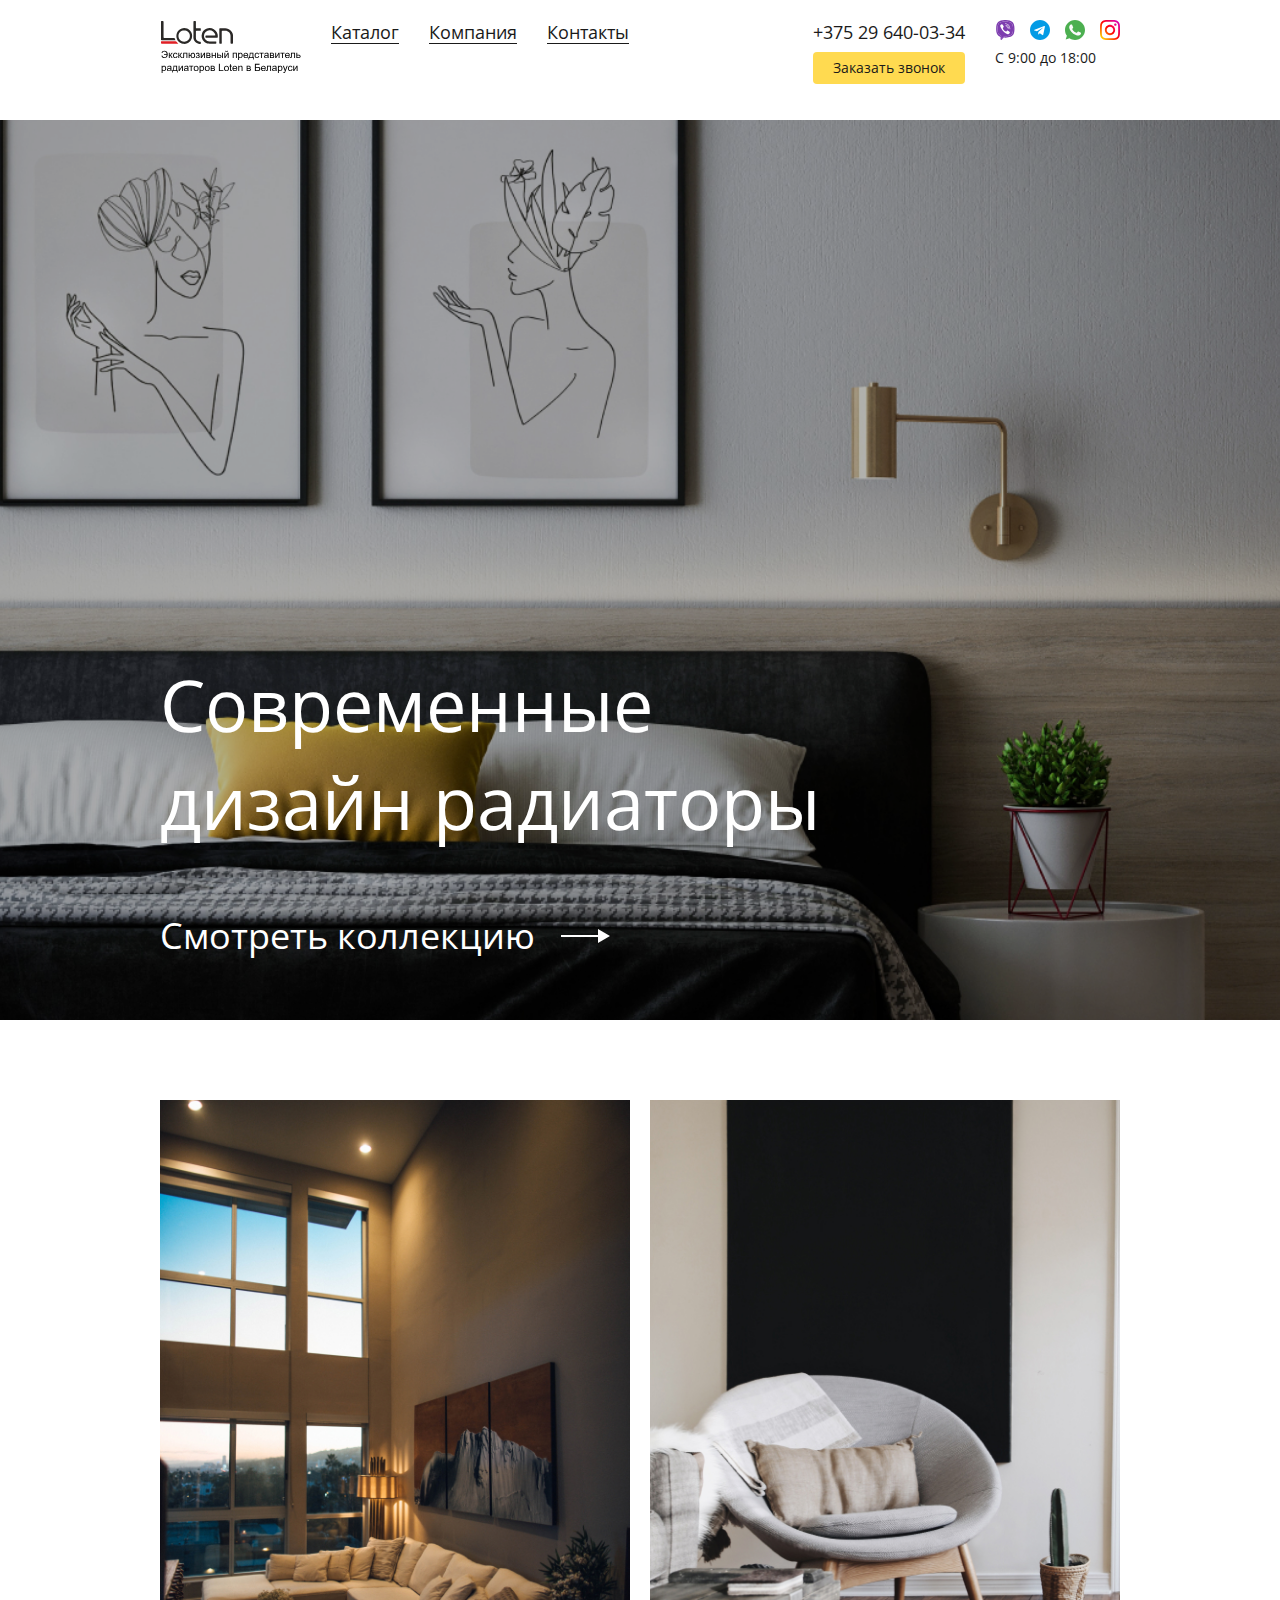
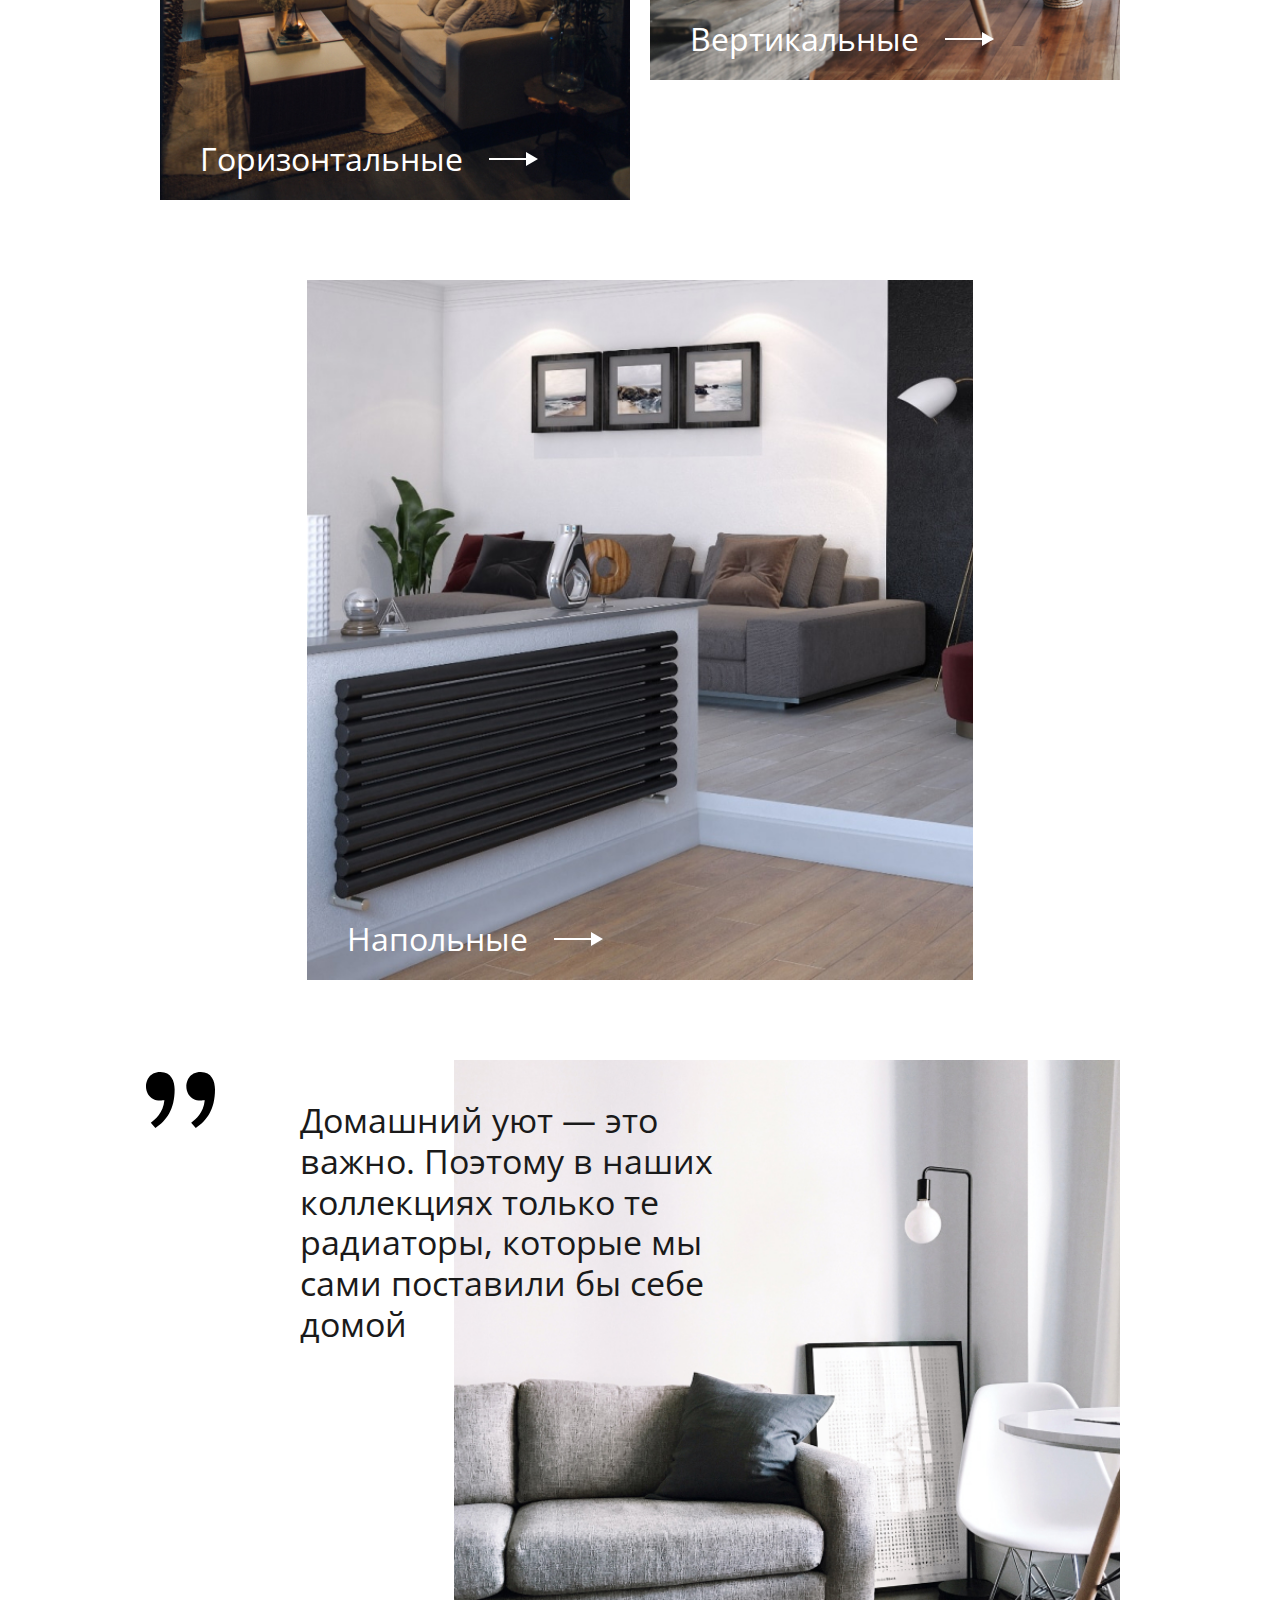
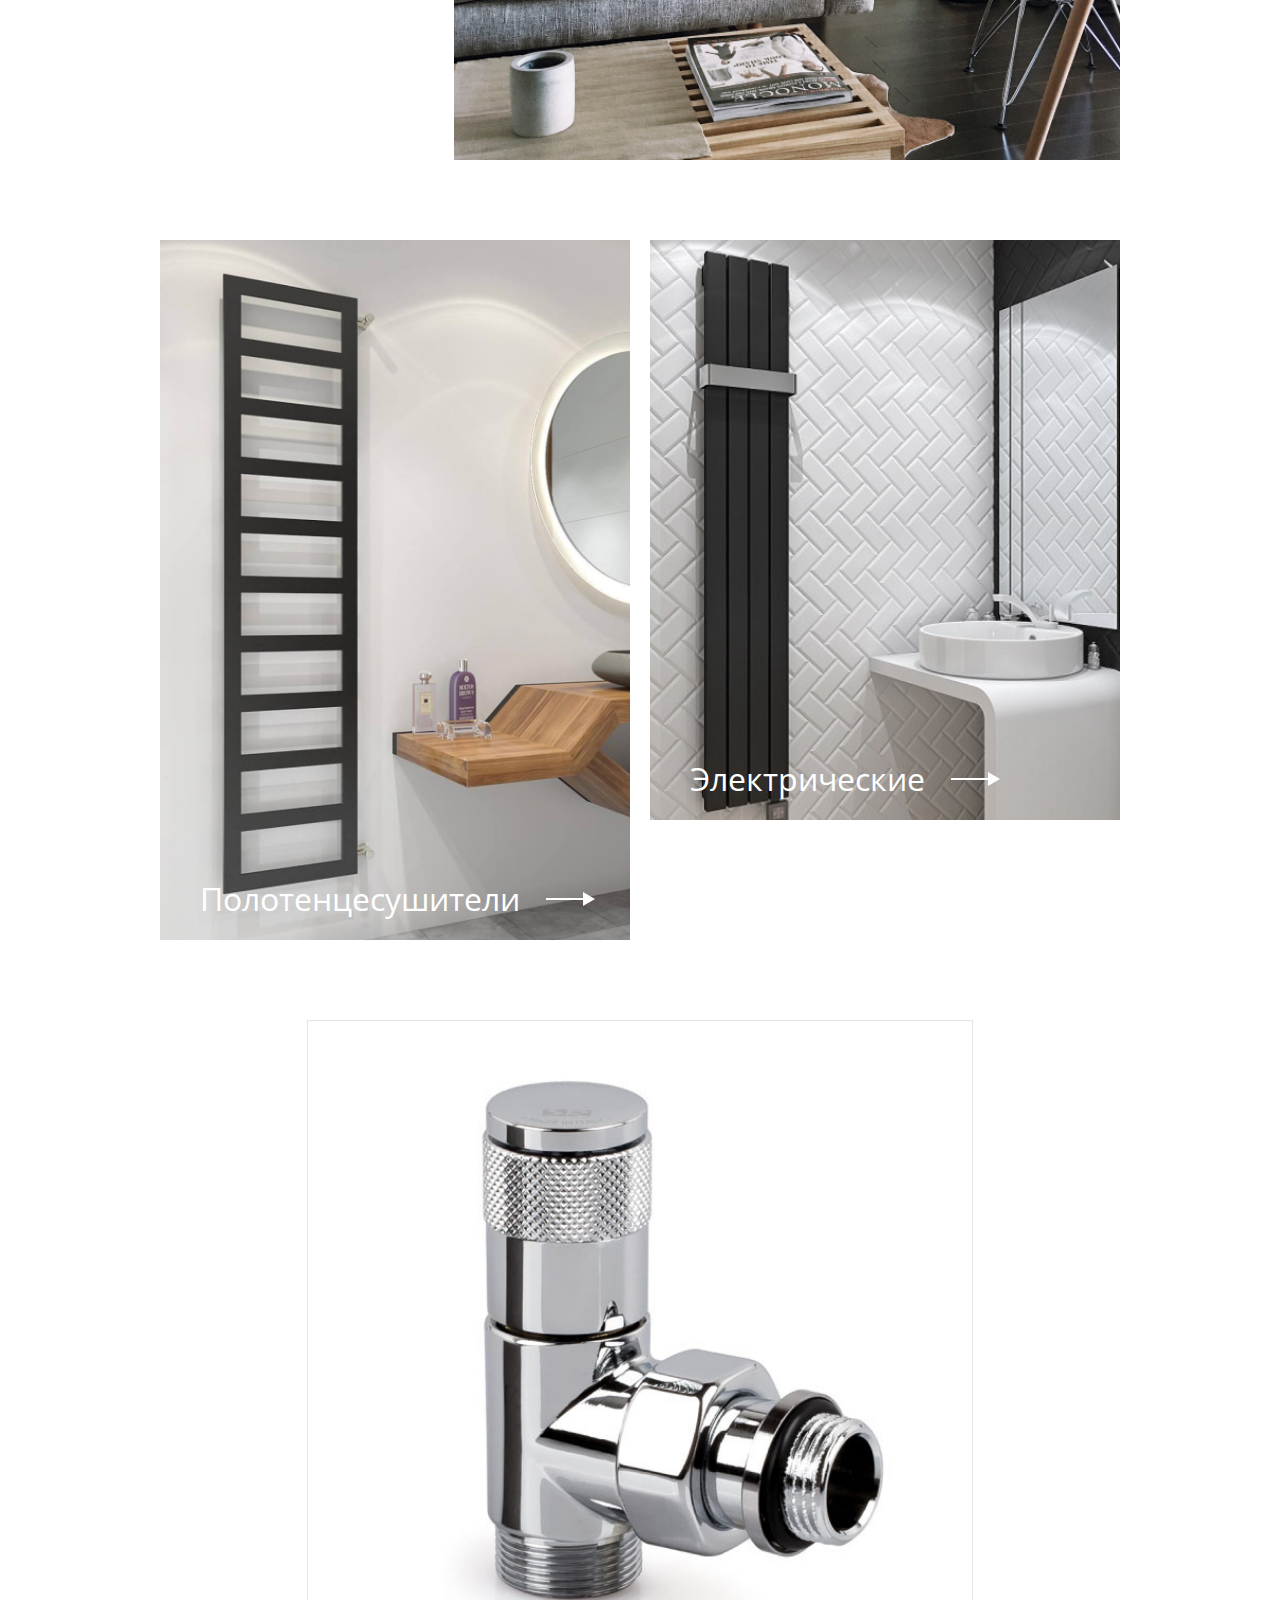
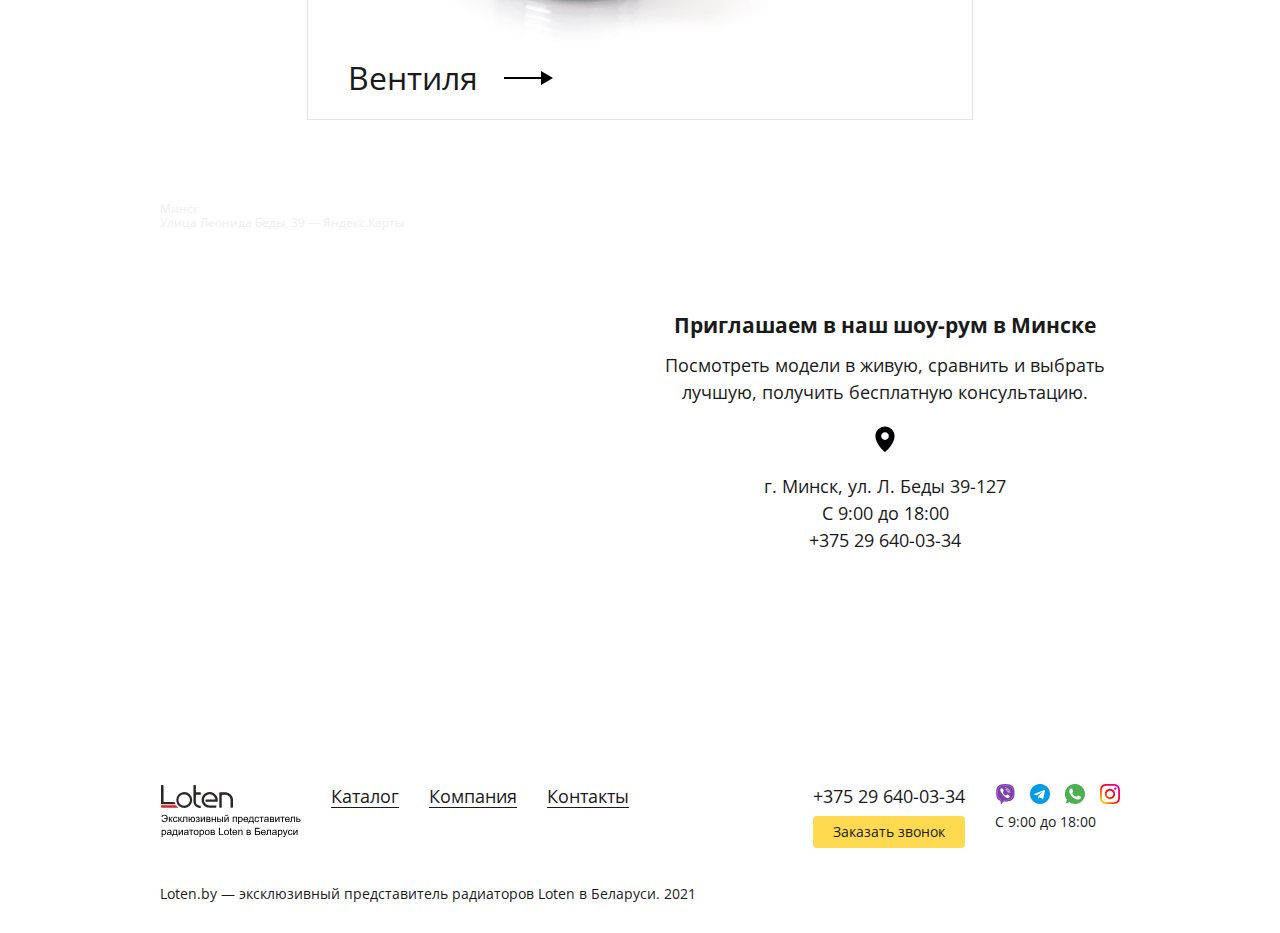
==== index.html @ 75d06ee6 "Git inited" ====
<!DOCTYPE html>
<html lang="ru">
<head>
    <meta charset="UTF-8">
    <meta http-equiv="X-UA-Compatible" content="IE=edge">
    <meta name="viewport" content="width=device-width, initial-scale=1.0">
    <title>Loten</title>

    <link rel="stylesheet" href="https://cdnjs.cloudflare.com/ajax/libs/animate.css/4.1.1/animate.min.css">
    <link rel="stylesheet" href="public/css/common.css">
    
</head>
<body>

    <header class="header">
        <div class="container">
            <img src="public/img/logo.svg" class="header__logo" alt="Loten">
            <div class="menu-btn" data-toggle data-control="megamenu">
                <div class="menu-btn__item"></div>
                <div class="menu-btn__item"></div>
                <div class="menu-btn__item"></div>
            </div>
            <nav class="header__nav">
                <a href="" data-nav>Каталог</a>
                <a href="" data-nav>Компания</a>
                <a href="" data-nav>Контакты</a>
            </nav>
            <div class="header__phone">
                <a href="tel:+375296400334">+375 29 640-03-34</a>
                <div class="btn" data-control="modal--request">Заказать звонок</div>
            </div>
            <div class="social">
                <div class="social__content">
                    <a href="" class="social__item viber"></a>
                    <a href="" class="social__item telegram"></a>
                    <a href="" class="social__item whatsapp"></a>
                    <a href="" class="social__item instagram"></a>
                </div>
                <div class="workhours">С 9:00 до 18:00</div>
            </div>
        </div>
    </header>

    <div class="megamenu">
        <span class="megamenu__mobile active">Каталог</span>
        <span class="megamenu__mobile">Компания</span>
        <span class="megamenu__mobile">Контакты</span>
        <div class="megamenu__content active">
            <div class="megamenu__col">
                <a href="">Горизонтальные радиаторы</a>
                <a href="">Вертикальные радиаторы</a>
                <a href="">Напольные радиаторы</a>
            </div>
            <div class="megamenu__col">
                <a href="">Горизонтальные радиаторы</a>
                <a href="">Вертикальные радиаторы</a>
                <a href="">Напольные радиаторы</a>
            </div>
        </div>
        <div class="megamenu__content">
            <div class="megamenu__col">
                <a href="">О компании</a>
                <a href="">Наша комнда</a>
            </div>
            <div class="megamenu__col">
                <a href="">Вертикальные радиаторы</a>
                <a href="">Напольные радиаторы</a>
            </div>
        </div>
        <div class="megamenu__content">
            <div class="megamenu__col">
                <a href="">Горизонтальные радиаторы</a>
                <a href="">Вертикальные радиаторы</a>
                <a href="">Напольные радиаторы</a>
            </div>
            <div class="megamenu__col">
                <a href="">Горизонтальные радиаторы</a>
                <a href="">Вертикальные радиаторы</a>
                <a href="">Напольные радиаторы</a>
            </div>
        </div>
    </div>

    <section class="banner">
        <div class="container">
            <h2 class="animate__animated animate__fadeInUp">Современные<br> дизайн радиаторы</h2>
            <a href="" class="banner__link">Смотреть коллекцию</a>
        </div>
    </section>

    <section>
        <div class="container">
            <div class="row">
                <div class="col-50">
                    <div class="show__item" data-bg="public/img/img__1.jpg">
                        <div class="show__title">Горизонтальные</div>
                    </div>
                </div>
                <div class="col-50">
                    <div class="show__item small" data-bg="public/img/img__2.jpg">
                        <div class="show__title">Вертикальные</div>
                    </div>
                </div>
            </div>
        </div>
    </section>

    <section>
        <div class="container">
            <div class="row">
                <div class="col-70 mx-auto">
                    <div class="show__item" data-bg="public/img/img__3.jpg">
                        <div class="show__title">Напольные</div>
                    </div>
                </div>
            </div>
        </div>
    </section>

    <section>
        <div class="container">
            <div class="row">
                <div class="col-70 ml-auto animate__animated fi animate__slow">
                    <div class="show__item" data-bg="public/img/img__4.jpg"></div>
                </div>
                <div class="flowquote animate__animated fi delay-200">
                    <div class="flowquote__icon"></div>
                    <div class="flowquote__text">Домашний уют — это важно. Поэтому в наших коллекциях только те радиаторы, которые мы сами поставили бы себе домой</div>
                </div>
            </div>
        </div>
    </section>

    <section>
        <div class="container">
            <div class="row">
                <div class="col-50">
                    <div class="show__item" data-bg="public/img/img__5.jpg">
                        <div class="show__title">Полотенцесушители</div>
                    </div>
                </div>
                <div class="col-50">
                    <div class="show__item small" data-bg="public/img/img__6.jpg">
                        <div class="show__title">Электрические</div>
                    </div>
                </div>
            </div>
        </div>
    </section>

    <section>
        <div class="container">
            <div class="row">
                <div class="col-70 mx-auto">
                    <div class="show__item alt" data-bg="public/img/cat__1.jpg">
                        <div class="show__title">Вентиля</div>
                    </div>
                </div>
            </div>
        </div>
    </section>

    <section>
        <div class="container">
            <div class="row">
                <div class="col-50">
                    <div style="position:relative;overflow:hidden;"><a href="https://yandex.ru/maps/157/minsk/?utm_medium=mapframe&utm_source=maps" style="color:#eee;font-size:12px;position:absolute;top:0px;">Минск</a><a href="https://yandex.ru/maps/157/minsk/house/Zk4Ycw5kT0cOQFtpfXVyeH9iYw==/?ll=27.594629%2C53.939317&utm_medium=mapframe&utm_source=maps&z=17.03" style="color:#eee;font-size:12px;position:absolute;top:14px;">Улица Леонида Беды, 39 — Яндекс.Карты</a><iframe src="https://yandex.ru/map-widget/v1/-/CCUaqKHI1C" width="100%" height="480" frameborder="0" allowfullscreen="true" style="position:relative;"></iframe></div>
                </div>
                <div class="col-50 contact__content">
                    <div class="contact__title">Приглашаем в наш шоу-рум в Минске</div>
                    <div class="contact__description">Посмотреть модели в живую, сравнить и выбрать лучшую, получить бесплатную консультацию. </div>
                    <img src="public/img/icons/place.svg" alt="шоурум">
                    <div class="contact__description">
                        г. Минск, ул. Л. Беды 39-127<br>
                        С 9:00 до 18:00<br>
                        <a href="tel:+375296400334">+375 29 640-03-34</a>
                    </div>
                </div>
            </div>
        </div>
    </section>

    <footer class="header">
        <div class="container">
            <img src="public/img/logo.svg" class="header__logo" alt="Loten">
            <nav class="header__nav">
                <a href="">Каталог</a>
                <a href="">Компания</a>
                <a href="">Контакты</a>
            </nav>
            <div class="header__phone">
                <a href="tel:+375296400334">+375 29 640-03-34</a>
                <div class="btn" data-control="modal--request">Заказать звонок</div>
            </div>
            <div class="social">
                <div class="social__content">
                    <a href="" class="social__item viber"></a>
                    <a href="" class="social__item telegram"></a>
                    <a href="" class="social__item whatsapp"></a>
                    <a href="" class="social__item instagram"></a>
                </div>
                <div class="workhours">С 9:00 до 18:00</div>
            </div>
        </div>
    </footer>

    <div class="copyright">
        <div class="container">
            Loten.by — эксклюзивный представитель радиаторов Loten в Беларуси. 2021
        </div>
    </div>

    <script src="https://ajax.googleapis.com/ajax/libs/jquery/3.6.0/jquery.min.js"></script>
    <script src="public/js/main.js"></script>
    
</body>
</html>
---- public/css/common.css ----
@import"https://fonts.googleapis.com/css2?family=Open+Sans:wght@400;600;700&display=swap";:root{--container: 1000px;--text: #1a1a1a;--text__light: #646464;--size: 14px;--size__xs: 14px;--main: #FFDA50;--main__hover: #FFE278;--topbar: #58565e;--topbar__bg: #f5f6f9;--stroke: #e3e3e3;--blue: #60acd4;--blue__light: #e5f4fb;--orage__blend: #fff5e4;--ocean: #77c3c3;--ocean__light: #e4f3f3;--violet: #a465dd;--violet__light: #f0e4fa;--gray: #727d88;--gray__light: #e1e6eb;--yellow: #fe9f00;--yellow__light: #fff5e4;--yellow__blend: #FCD60D80;--yellow__dark: #CAAC0E;--blue__blend: #548cde80;--brown: #CAAC0E;--orange: #F4C82D;--green: #AFD55E}html{font-size:var(--size);scroll-behavior:smooth}body{font-family:"Open Sans",sans-serif;color:var(--text);padding:0;margin:0}body.unscroll{overflow:hidden;padding:0 15px 0 0}a{color:inherit;text-decoration:none}*{box-sizing:border-box}input:focus{outline:none}button:focus{outline:none}textarea:focus{outline:none}.container{width:100%;height:100%;max-width:var(--container);padding:0 20px;margin:auto;position:relative}section{margin:80px 0}.row{display:flex;margin:0 -10px}.d-flex{display:flex}.flex-wrap{flex-wrap:wrap}.flex-col{flex-direction:column}.col-20{width:20%}.col-25{width:25%}.col-30{width:30%}.col-33{width:33.33%}.col-40{width:40%}.col-50{width:50%}.col-60{width:60%}.col-70{width:70%}.col-75{width:75%}.col-80{width:80%}.col-grow{flex-grow:1}[class^=col]{padding:0 10px}.mx-auto{margin:0 auto}.ml-auto{margin-left:auto}.aic{align-items:center}.jcc{justify-content:center}.jcsb{justify-content:space-between}.jcfe{justify-content:flex-end}.yellow{color:var(--yellow)}.blue{color:var(--blue)}.ocean{color:var(--ocean)}.violet{color:var(--violet)}.bg--yellow{background:var(--yellow__light)}.bg--blue{background:var(--blue__light)}.bg--ocean{background:var(--ocean__light)}.bg--violet{background:var(--violet__light)}.header{height:120px;padding:20px 0 0 0}.header .container{display:flex;align-items:flex-start}.header__nav{height:100%;display:flex;margin:0 30px}.header__nav a{font-size:18px;text-decoration:underline;text-underline-position:under;padding:0 30px 0 0}.header__nav a:hover{color:var(--text__light);text-decoration:none}.header__phone{display:flex;flex-direction:column;margin:0 30px 0 auto}.header__phone a{font-size:18px;white-space:nowrap;margin:0 0 8px 0}.megamenu{width:100%;height:0;background:#fff;position:absolute;overflow:hidden;z-index:1;transition:.3s}.megamenu.active{height:200px}.megamenu:hover{height:200px}.megamenu__content{display:flex;position:absolute;left:100%;transition:.4s}.megamenu__content.active{left:50%;transform:translateX(-52.4%)}.megamenu__col{width:330px;display:flex;flex-direction:column;padding:0 40px}.megamenu a{font-size:18px;line-height:52px;text-decoration:underline}.megamenu a:hover{color:var(--text__light);text-decoration:none}.megamenu__mobile{display:none}.btn{font-size:14px;text-align:center;line-height:32px;background:var(--main);border-radius:4px;cursor:pointer}.btn:hover{background:var(--main__hover)}.social__content{display:flex;margin:0 0 8px 0}.social__item{width:20px;height:20px;margin:0 15px 0 0}.social__item.viber{background-image:url(../img/socials/viber.svg)}.social__item.telegram{background-image:url(../img/socials/telegram.svg)}.social__item.whatsapp{background-image:url(../img/socials/whatsapp.svg)}.social__item.instagram{background-image:url(../img/socials/instagram.svg)}.social__item:last-child{margin:0}.show__item{height:700px;background-position:50%;background-size:cover;display:flex;flex-direction:column;align-items:flex-start;justify-content:flex-end;padding:20px 40px;cursor:pointer;transition:.3s}.show__item:hover{filter:brightness(90%)}.show__item:hover .show__title::after{transform:translateX(10px)}.show__item.small{height:580px}.show__item.alt{border:1px solid var(--stroke)}.show__title{font-size:32px;color:#fff;padding:0 80px 0 0;position:relative}.show__title::after{content:"";width:60px;height:100%;background:url(../img/icons/arrow__right--w.svg) no-repeat 50%;position:absolute;top:0;right:0;transition:.3s}.alt .show__title{color:var(--text)}.alt .show__title::after{background:url(../img/icons/arrow__right.svg) no-repeat 50%}.flowquote{position:absolute;top:0;left:0}.flowquote__text{max-width:420px;font-size:34px;line-height:1.2;margin:40px 0 0 160px}.flowquote__icon{width:80px;height:80px;background:url(../img/icons/quote.svg) no-repeat 50%;position:absolute;top:0;left:0}.contact__content{font-size:18px;text-align:center;line-height:1.5;display:flex;flex-direction:column;align-items:center;justify-content:center}.contact__content img{margin:0 0 20px 0}.contact__title{font-size:21px;font-weight:700;margin:0 0 10px 0}.contact__description{margin:0 0 20px 0}.copyright{padding:0 0 30px 0}.menu-btn{width:18px;height:24px;display:block;margin:0 0 0 auto;position:relative;z-index:9;cursor:pointer}.menu-btn__item{width:100%;height:2px;background:var(--text);position:absolute;transition:.4s}.menu-btn__item:first-child{top:4px}.active .menu-btn__item:first-child{transform:translateY(6px) rotate(45deg)}.menu-btn__item:nth-child(2){top:10px}.active .menu-btn__item:nth-child(2){opacity:0}.menu-btn__item:last-child{top:16px}.active .menu-btn__item:last-child{transform:translateY(-6px) rotate(-45deg)}.menu-btn{display:none}@media(max-width: 980px){body{font-size:14px}body.unscroll{padding:0}.only-xs{display:block}.only-md{display:none}.row{flex-wrap:wrap}.d-flex{flex-wrap:wrap}[class^=col]{width:100%;padding:10px}.header{height:180px;position:relative}.header::after{content:"";width:100%;height:1px;background:var(--stroke);position:absolute;top:50%;left:0}.header .container{display:grid;grid:"1fr 1fr";flex-wrap:wrap;justify-content:space-between}.header__nav{display:none}.header__phone{margin:20px 40px 0 0}.workhours{line-height:38px}.menu-btn{display:flex}.social{margin:20px 0 0 0}.show__item{height:480px;padding:0;margin:0 0 100px 0}.show__item.small{height:480px;margin:0 0 20px 0}.show__title{font-size:24px;color:var(--text);margin:0 0 -40px 0}.show__title::after{background:url(../img/icons/arrow__right.svg) no-repeat 50%}.flowquote{background:#fff;border-radius:10px;padding:20px 30px;margin:-200px 20px 0 20px;position:relative;top:unset;left:unset}.flowquote__text{max-width:100%;font-size:14px;text-align:center;margin:20px 0 0 0}.flowquote__icon{width:40px;height:40px;background-size:contain;margin:0 auto;position:relative;top:unset;left:unset}.copyright{padding:20px 0 30px 0}.megamenu{padding:0 20px;z-index:2}.megamenu.active{height:calc(100vh - 180px)}.megamenu:hover{height:calc(100vh - 180px)}.megamenu__content{flex-direction:column}.megamenu__content.active{left:0;transform:none}.megamenu__col{padding:0 20px}.megamenu__mobile{font-size:18px;margin:10px 20px 10px 0;display:inline-block;cursor:pointer}.megamenu__mobile.active{color:var(--text__light)}.megamenu__mobile:hover{color:var(--text__light)}footer .header__phone{margin:-10px 0 0 0}}.banner{height:100vh;color:#fff;background:url(../img/main__img.jpg) no-repeat 50%;background-size:cover;padding:60px 0;margin:0;position:relative}.banner::after{content:"";width:100%;height:100%;background:#0000004d;position:absolute;top:0;left:0}.banner .container{display:flex;flex-direction:column;justify-content:flex-end}.banner h2{font-size:72px;font-weight:400;position:relative;z-index:1}.banner__link{font-size:36px;align-self:flex-start;padding:0 80px 0 0;position:relative;z-index:1}.banner__link::after{content:"";width:60px;height:100%;background:url(../img/icons/arrow__right--w.svg) no-repeat 50%;position:absolute;top:0;right:0;transition:.3s}.banner__link:hover::after{transform:translateX(10px)}@media(max-width: 768px){.banner{height:240px}.banner h2{font-size:32px}.banner__link{font-size:24px;color:var(--text);margin:0 0 -100px 0}.banner__link::after{background:url(../img/icons/arrow__right.svg) no-repeat 50%}}/*# sourceMappingURL=common.css.map */
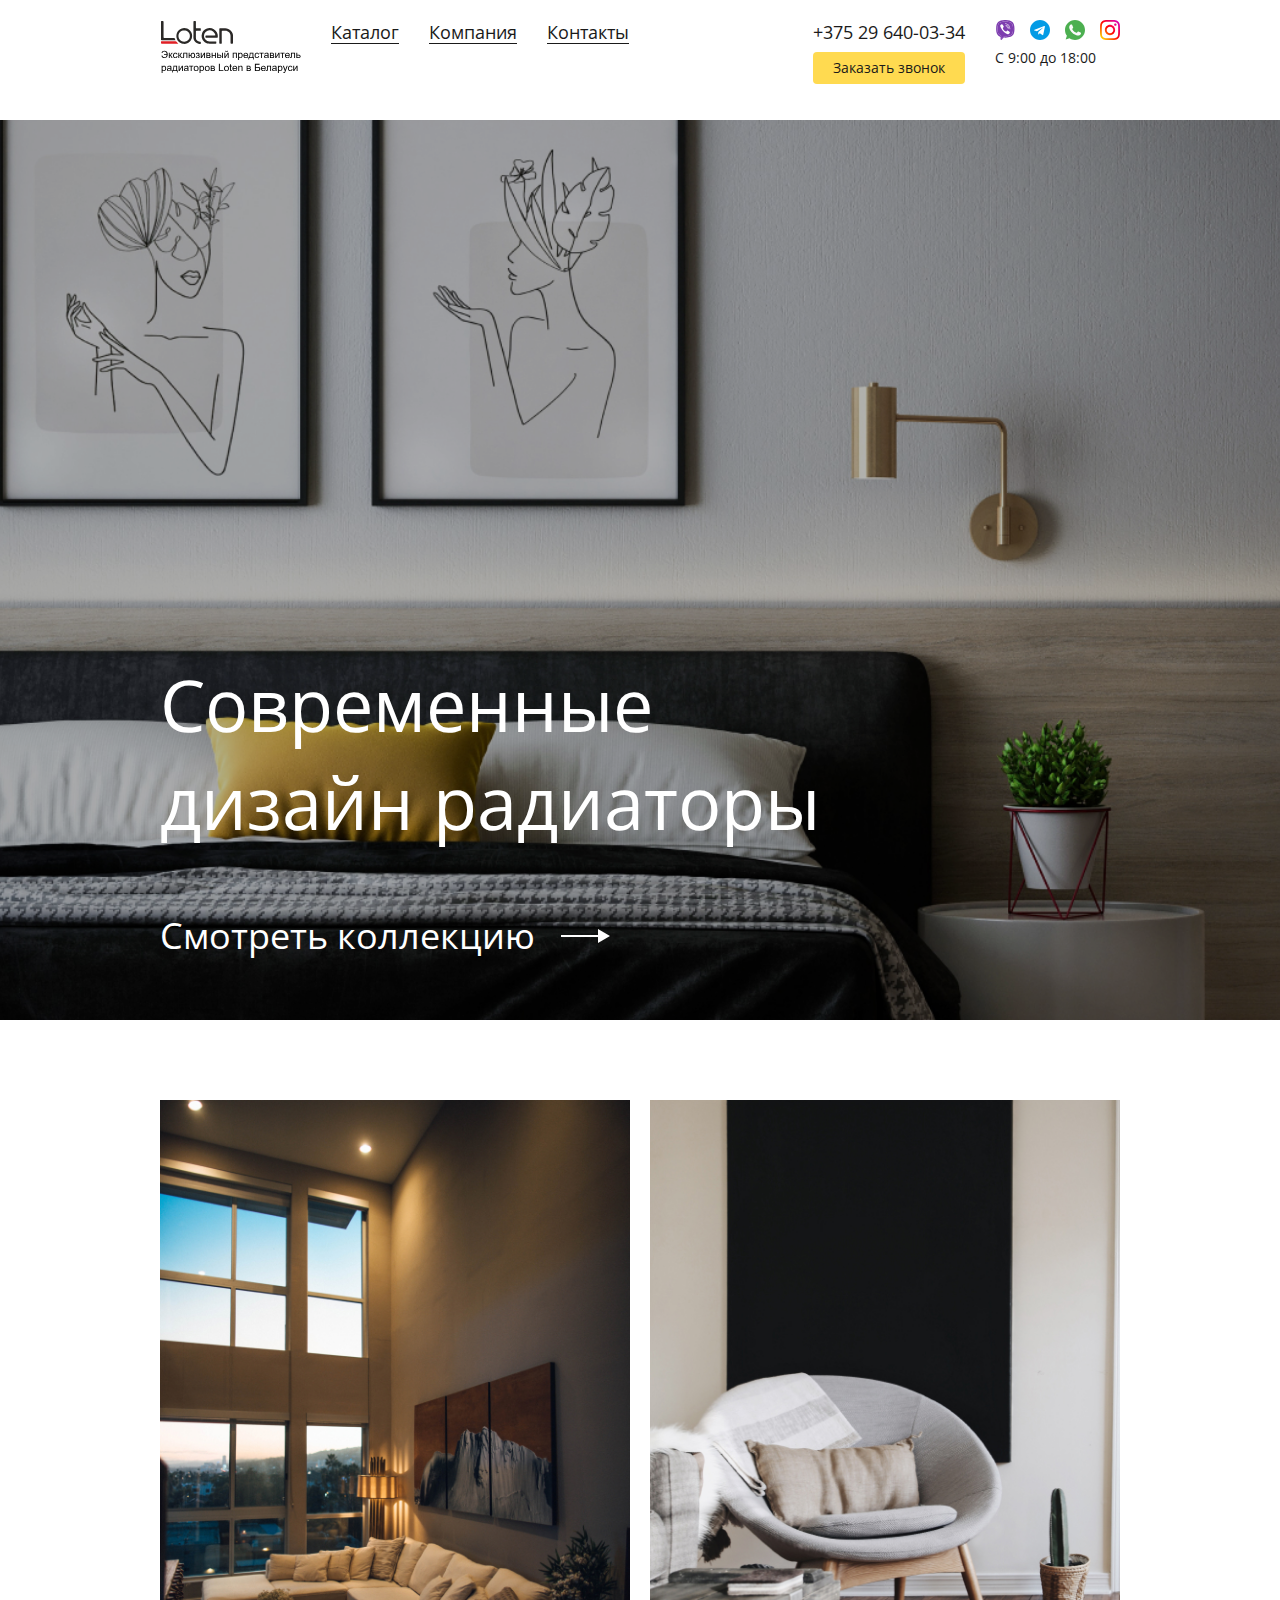
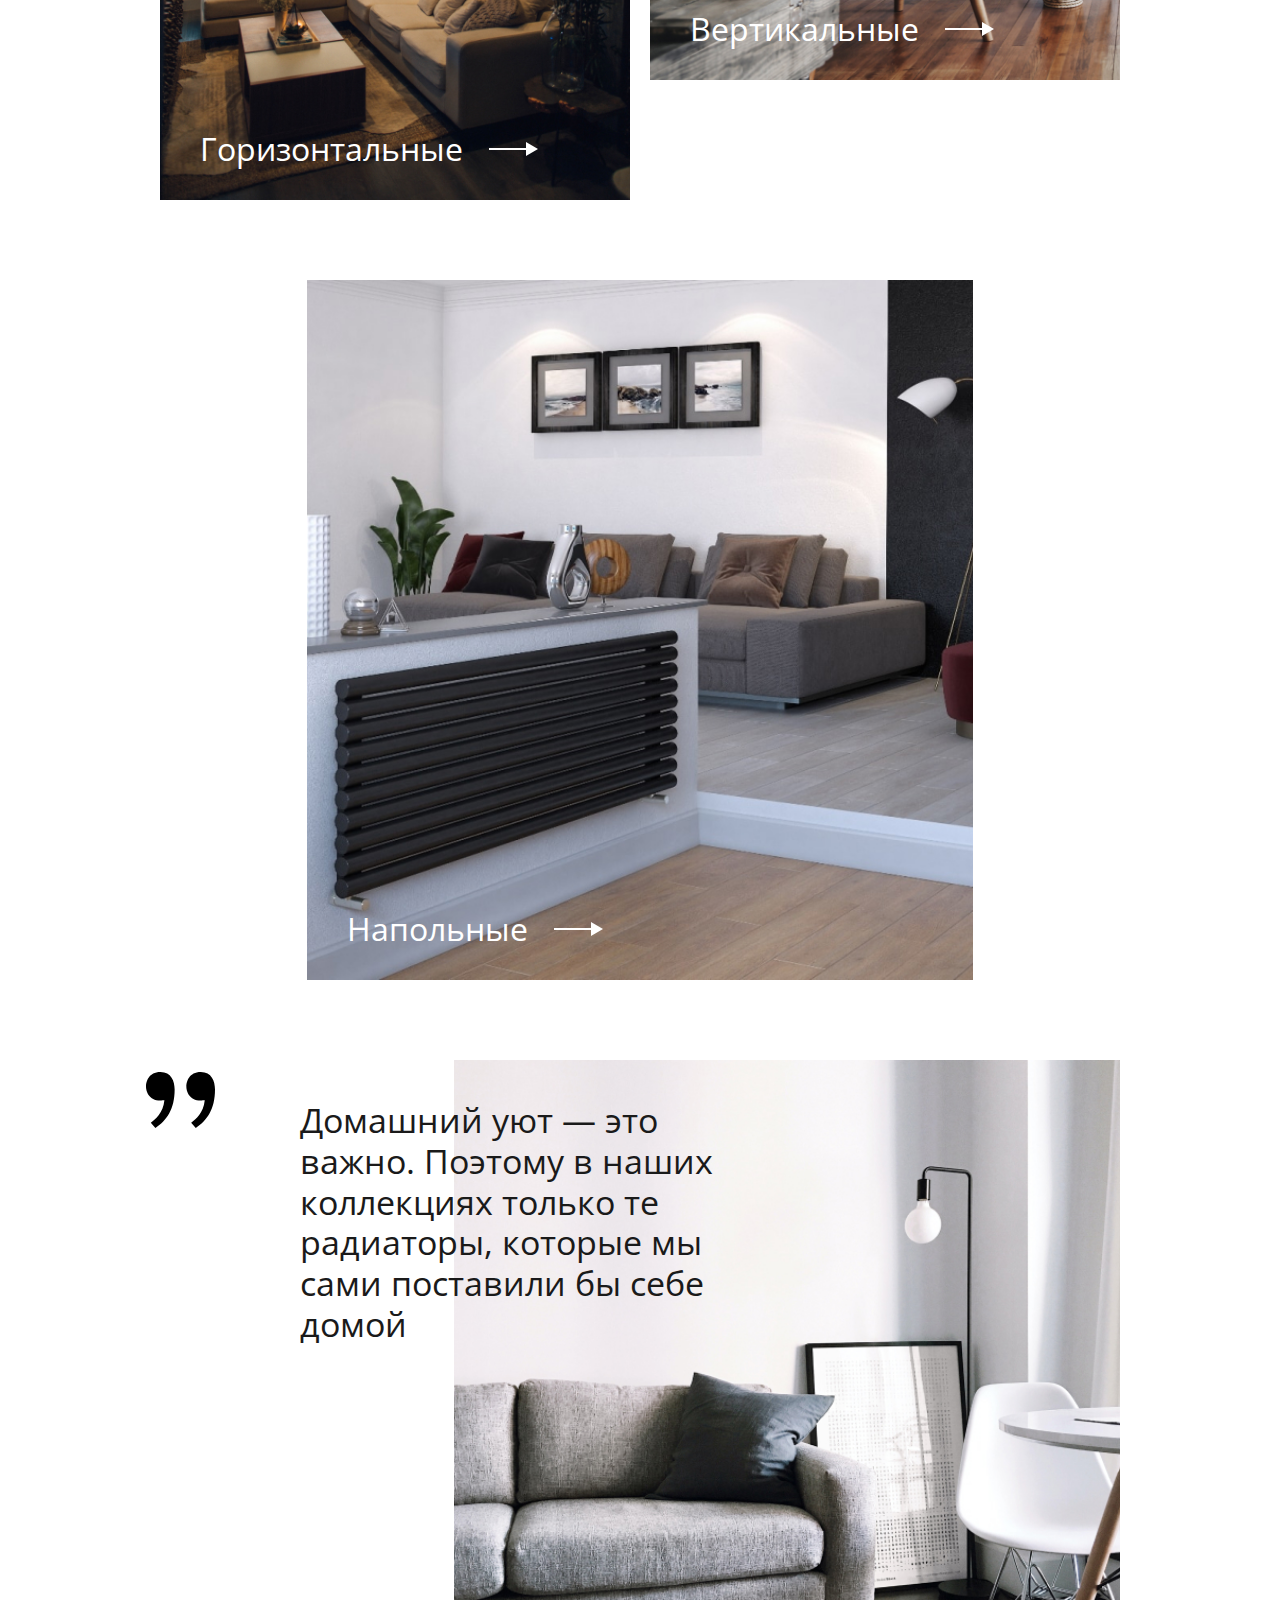
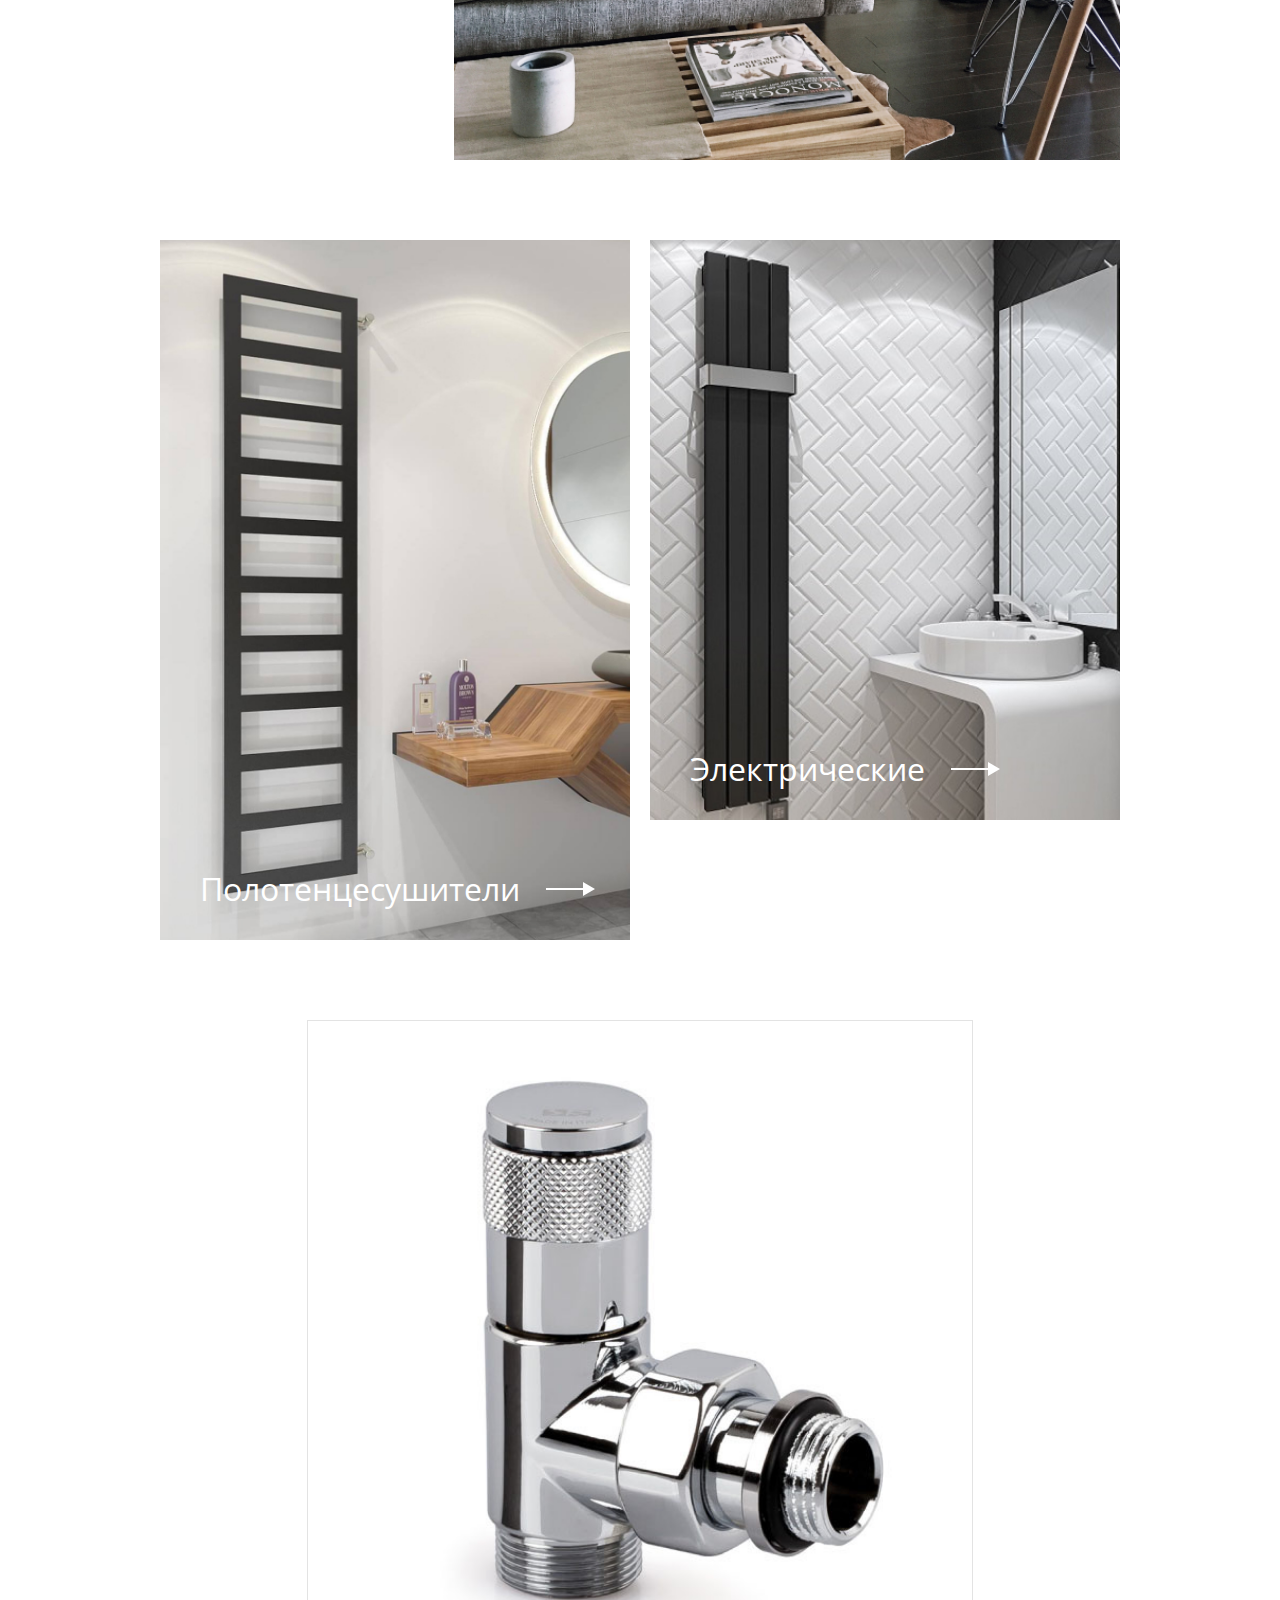
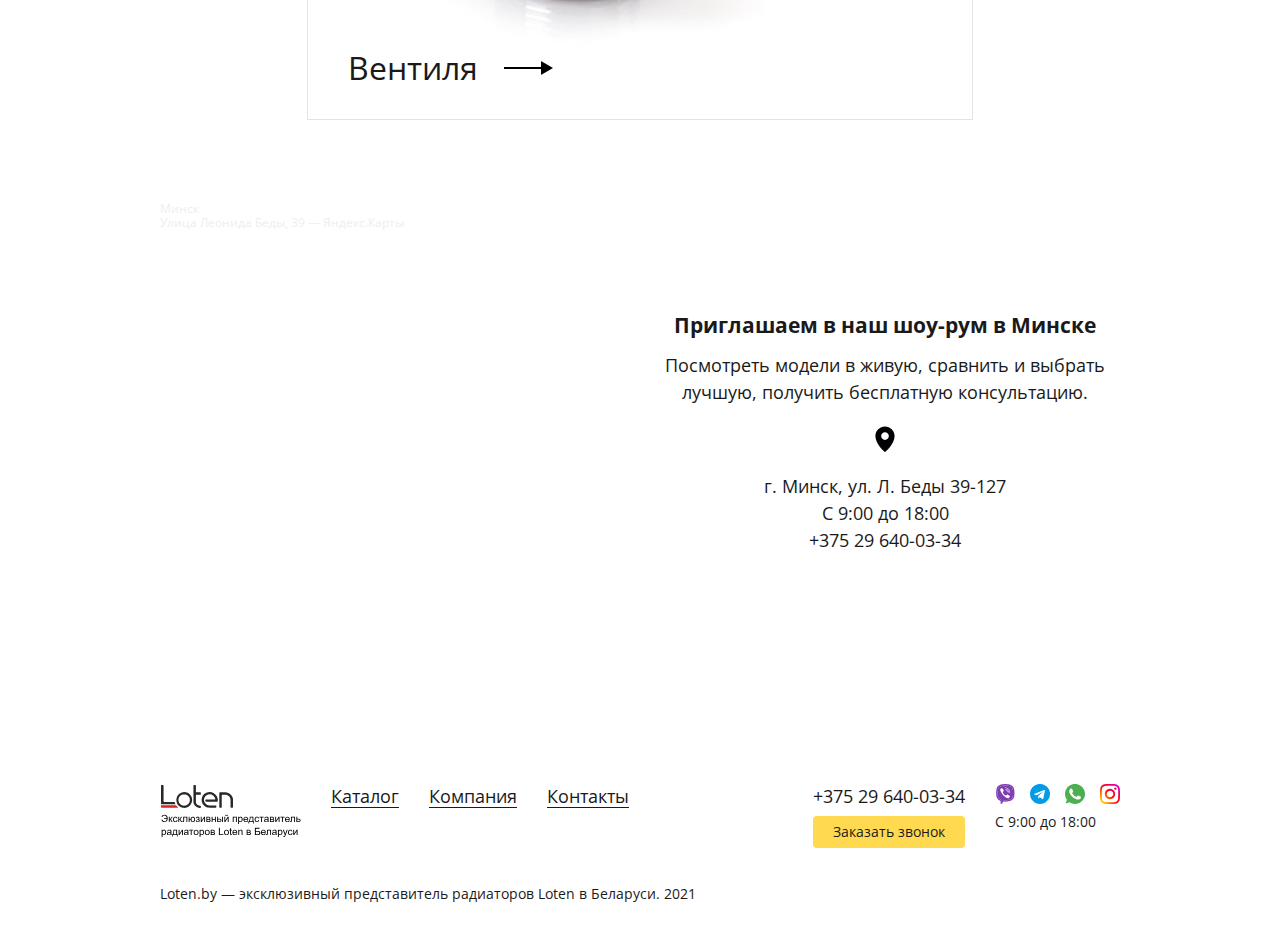
==== commit 103ddefd: "Add pages" ====
--- a/index.html
+++ b/index.html
@@ -179,6 +179,36 @@
             </div>
         </div>
     </section>
+
+    <div class="modal modal--request">
+        <div class="modal__container">
+            <form class="form form--order">
+                <div class="modal__title">Заказать консультацию</div>
+                <div class="row">
+                    <div class="col-50">
+                        <label>Ваше имя</label>
+                        <input type="text" name="username">
+                    </div>
+                    <div class="col-50">
+                        <label>Телефон*</label>
+                        <input type="text" name="phone" required>
+                    </div>
+                </div>
+                <div class="row">
+                    <div class="col-grow">
+                        <label>Комментарий</label>
+                        <input type="text" name="message">
+                    </div>
+                </div>
+                <div class="row">
+                    <div class="col-grow">
+                        <input type="submit" value="Отправить">
+                    </div>
+                </div>
+            </form>
+            <div class="modal__close"></div>
+        </div>
+    </div>
 
     <footer class="header">
         <div class="container">
--- a/public/css/common.css
+++ b/public/css/common.css
@@ -1 +1 @@
-@import"https://fonts.googleapis.com/css2?family=Open+Sans:wght@400;600;700&display=swap";:root{--container: 1000px;--text: #1a1a1a;--text__light: #646464;--size: 14px;--size__xs: 14px;--main: #FFDA50;--main__hover: #FFE278;--topbar: #58565e;--topbar__bg: #f5f6f9;--stroke: #e3e3e3;--blue: #60acd4;--blue__light: #e5f4fb;--orage__blend: #fff5e4;--ocean: #77c3c3;--ocean__light: #e4f3f3;--violet: #a465dd;--violet__light: #f0e4fa;--gray: #727d88;--gray__light: #e1e6eb;--yellow: #fe9f00;--yellow__light: #fff5e4;--yellow__blend: #FCD60D80;--yellow__dark: #CAAC0E;--blue__blend: #548cde80;--brown: #CAAC0E;--orange: #F4C82D;--green: #AFD55E}html{font-size:var(--size);scroll-behavior:smooth}body{font-family:"Open Sans",sans-serif;color:var(--text);padding:0;margin:0}body.unscroll{overflow:hidden;padding:0 15px 0 0}a{color:inherit;text-decoration:none}*{box-sizing:border-box}input:focus{outline:none}button:focus{outline:none}textarea:focus{outline:none}.container{width:100%;height:100%;max-width:var(--container);padding:0 20px;margin:auto;position:relative}section{margin:80px 0}.row{display:flex;margin:0 -10px}.d-flex{display:flex}.flex-wrap{flex-wrap:wrap}.flex-col{flex-direction:column}.col-20{width:20%}.col-25{width:25%}.col-30{width:30%}.col-33{width:33.33%}.col-40{width:40%}.col-50{width:50%}.col-60{width:60%}.col-70{width:70%}.col-75{width:75%}.col-80{width:80%}.col-grow{flex-grow:1}[class^=col]{padding:0 10px}.mx-auto{margin:0 auto}.ml-auto{margin-left:auto}.aic{align-items:center}.jcc{justify-content:center}.jcsb{justify-content:space-between}.jcfe{justify-content:flex-end}.yellow{color:var(--yellow)}.blue{color:var(--blue)}.ocean{color:var(--ocean)}.violet{color:var(--violet)}.bg--yellow{background:var(--yellow__light)}.bg--blue{background:var(--blue__light)}.bg--ocean{background:var(--ocean__light)}.bg--violet{background:var(--violet__light)}.header{height:120px;padding:20px 0 0 0}.header .container{display:flex;align-items:flex-start}.header__nav{height:100%;display:flex;margin:0 30px}.header__nav a{font-size:18px;text-decoration:underline;text-underline-position:under;padding:0 30px 0 0}.header__nav a:hover{color:var(--text__light);text-decoration:none}.header__phone{display:flex;flex-direction:column;margin:0 30px 0 auto}.header__phone a{font-size:18px;white-space:nowrap;margin:0 0 8px 0}.megamenu{width:100%;height:0;background:#fff;position:absolute;overflow:hidden;z-index:1;transition:.3s}.megamenu.active{height:200px}.megamenu:hover{height:200px}.megamenu__content{display:flex;position:absolute;left:100%;transition:.4s}.megamenu__content.active{left:50%;transform:translateX(-52.4%)}.megamenu__col{width:330px;display:flex;flex-direction:column;padding:0 40px}.megamenu a{font-size:18px;line-height:52px;text-decoration:underline}.megamenu a:hover{color:var(--text__light);text-decoration:none}.megamenu__mobile{display:none}.btn{font-size:14px;text-align:center;line-height:32px;background:var(--main);border-radius:4px;cursor:pointer}.btn:hover{background:var(--main__hover)}.social__content{display:flex;margin:0 0 8px 0}.social__item{width:20px;height:20px;margin:0 15px 0 0}.social__item.viber{background-image:url(../img/socials/viber.svg)}.social__item.telegram{background-image:url(../img/socials/telegram.svg)}.social__item.whatsapp{background-image:url(../img/socials/whatsapp.svg)}.social__item.instagram{background-image:url(../img/socials/instagram.svg)}.social__item:last-child{margin:0}.show__item{height:700px;background-position:50%;background-size:cover;display:flex;flex-direction:column;align-items:flex-start;justify-content:flex-end;padding:20px 40px;cursor:pointer;transition:.3s}.show__item:hover{filter:brightness(90%)}.show__item:hover .show__title::after{transform:translateX(10px)}.show__item.small{height:580px}.show__item.alt{border:1px solid var(--stroke)}.show__title{font-size:32px;color:#fff;padding:0 80px 0 0;position:relative}.show__title::after{content:"";width:60px;height:100%;background:url(../img/icons/arrow__right--w.svg) no-repeat 50%;position:absolute;top:0;right:0;transition:.3s}.alt .show__title{color:var(--text)}.alt .show__title::after{background:url(../img/icons/arrow__right.svg) no-repeat 50%}.flowquote{position:absolute;top:0;left:0}.flowquote__text{max-width:420px;font-size:34px;line-height:1.2;margin:40px 0 0 160px}.flowquote__icon{width:80px;height:80px;background:url(../img/icons/quote.svg) no-repeat 50%;position:absolute;top:0;left:0}.contact__content{font-size:18px;text-align:center;line-height:1.5;display:flex;flex-direction:column;align-items:center;justify-content:center}.contact__content img{margin:0 0 20px 0}.contact__title{font-size:21px;font-weight:700;margin:0 0 10px 0}.contact__description{margin:0 0 20px 0}.copyright{padding:0 0 30px 0}.menu-btn{width:18px;height:24px;display:block;margin:0 0 0 auto;position:relative;z-index:9;cursor:pointer}.menu-btn__item{width:100%;height:2px;background:var(--text);position:absolute;transition:.4s}.menu-btn__item:first-child{top:4px}.active .menu-btn__item:first-child{transform:translateY(6px) rotate(45deg)}.menu-btn__item:nth-child(2){top:10px}.active .menu-btn__item:nth-child(2){opacity:0}.menu-btn__item:last-child{top:16px}.active .menu-btn__item:last-child{transform:translateY(-6px) rotate(-45deg)}.menu-btn{display:none}@media(max-width: 980px){body{font-size:14px}body.unscroll{padding:0}.only-xs{display:block}.only-md{display:none}.row{flex-wrap:wrap}.d-flex{flex-wrap:wrap}[class^=col]{width:100%;padding:10px}.header{height:180px;position:relative}.header::after{content:"";width:100%;height:1px;background:var(--stroke);position:absolute;top:50%;left:0}.header .container{display:grid;grid:"1fr 1fr";flex-wrap:wrap;justify-content:space-between}.header__nav{display:none}.header__phone{margin:20px 40px 0 0}.workhours{line-height:38px}.menu-btn{display:flex}.social{margin:20px 0 0 0}.show__item{height:480px;padding:0;margin:0 0 100px 0}.show__item.small{height:480px;margin:0 0 20px 0}.show__title{font-size:24px;color:var(--text);margin:0 0 -40px 0}.show__title::after{background:url(../img/icons/arrow__right.svg) no-repeat 50%}.flowquote{background:#fff;border-radius:10px;padding:20px 30px;margin:-200px 20px 0 20px;position:relative;top:unset;left:unset}.flowquote__text{max-width:100%;font-size:14px;text-align:center;margin:20px 0 0 0}.flowquote__icon{width:40px;height:40px;background-size:contain;margin:0 auto;position:relative;top:unset;left:unset}.copyright{padding:20px 0 30px 0}.megamenu{padding:0 20px;z-index:2}.megamenu.active{height:calc(100vh - 180px)}.megamenu:hover{height:calc(100vh - 180px)}.megamenu__content{flex-direction:column}.megamenu__content.active{left:0;transform:none}.megamenu__col{padding:0 20px}.megamenu__mobile{font-size:18px;margin:10px 20px 10px 0;display:inline-block;cursor:pointer}.megamenu__mobile.active{color:var(--text__light)}.megamenu__mobile:hover{color:var(--text__light)}footer .header__phone{margin:-10px 0 0 0}}.banner{height:100vh;color:#fff;background:url(../img/main__img.jpg) no-repeat 50%;background-size:cover;padding:60px 0;margin:0;position:relative}.banner::after{content:"";width:100%;height:100%;background:#0000004d;position:absolute;top:0;left:0}.banner .container{display:flex;flex-direction:column;justify-content:flex-end}.banner h2{font-size:72px;font-weight:400;position:relative;z-index:1}.banner__link{font-size:36px;align-self:flex-start;padding:0 80px 0 0;position:relative;z-index:1}.banner__link::after{content:"";width:60px;height:100%;background:url(../img/icons/arrow__right--w.svg) no-repeat 50%;position:absolute;top:0;right:0;transition:.3s}.banner__link:hover::after{transform:translateX(10px)}@media(max-width: 768px){.banner{height:240px}.banner h2{font-size:32px}.banner__link{font-size:24px;color:var(--text);margin:0 0 -100px 0}.banner__link::after{background:url(../img/icons/arrow__right.svg) no-repeat 50%}}/*# sourceMappingURL=common.css.map */
+@import"https://fonts.googleapis.com/css2?family=Open+Sans:wght@400;600;700&display=swap";:root{--container: 1000px;--text: #1a1a1a;--text__light: #646464;--size: 14px;--size__xs: 14px;--main: #FFDA50;--main__hover: #FFE278;--topbar: #58565e;--topbar__bg: #f5f6f9;--stroke: #e3e3e3;--blue: #60acd4;--blue__light: #e5f4fb;--orage__blend: #fff5e4;--ocean: #77c3c3;--ocean__light: #e4f3f3;--violet: #a465dd;--violet__light: #f0e4fa;--gray: #727d88;--gray__light: #e1e6eb;--yellow: #fe9f00;--yellow__light: #fff5e4;--yellow__blend: #FCD60D80;--yellow__dark: #CAAC0E;--blue__blend: #548cde80;--brown: #CAAC0E;--orange: #F4C82D;--green: #AFD55E}html{font-size:var(--size);scroll-behavior:smooth}body{font-family:"Open Sans",sans-serif;color:var(--text);padding:0;margin:0}body.unscroll{overflow:hidden;padding:0 15px 0 0}a{color:inherit;text-decoration:none}*{box-sizing:border-box}input:focus{outline:none}button:focus{outline:none}textarea:focus{outline:none}.container{width:100%;height:100%;max-width:var(--container);padding:0 20px;margin:auto;position:relative}section{margin:80px 0}.row{display:flex;margin:0 -10px}.d-flex{display:flex}.flex-wrap{flex-wrap:wrap}.flex-col{flex-direction:column}.col-20{width:20%}.col-25{width:25%}.col-30{width:30%}.col-33{width:33.33%}.col-40{width:40%}.col-50{width:50%}.col-60{width:60%}.col-70{width:70%}.col-75{width:75%}.col-80{width:80%}.col-grow{flex-grow:1}[class^=col]{padding:0 10px}.mx-auto{margin:0 auto}.ml-auto{margin-left:auto}.aic{align-items:center}.jcc{justify-content:center}.jcsb{justify-content:space-between}.jcfe{justify-content:flex-end}.yellow{color:var(--yellow)}.blue{color:var(--blue)}.ocean{color:var(--ocean)}.violet{color:var(--violet)}.bg--yellow{background:var(--yellow__light)}.bg--blue{background:var(--blue__light)}.bg--ocean{background:var(--ocean__light)}.bg--violet{background:var(--violet__light)}.header{height:120px;padding:20px 0 0 0}.header .container{display:flex;align-items:flex-start}.header__nav{height:100%;display:flex;margin:0 30px}.header__nav a{font-size:18px;text-decoration:underline;text-underline-position:under;padding:0 30px 0 0}.header__nav a:hover{color:var(--text__light);text-decoration:none}.header__phone{display:flex;flex-direction:column;margin:0 30px 0 auto}.header__phone a{font-size:18px;white-space:nowrap;margin:0 0 8px 0}.megamenu{width:100%;height:0;background:#fff;position:absolute;overflow:hidden;z-index:1;transition:.3s}.megamenu.active{height:200px}.megamenu:hover{height:200px}.megamenu__content{display:flex;position:absolute;left:100%;transition:.4s}.megamenu__content.active{left:50%;transform:translateX(-52.8%)}.megamenu__col{width:330px;display:flex;flex-direction:column;padding:0 40px}.megamenu a{font-size:18px;line-height:52px;text-decoration:underline}.megamenu a:hover{color:var(--text__light);text-decoration:none}.megamenu__mobile{display:none}.btn{font-size:14px;text-align:center;line-height:32px;background:var(--main);border-radius:4px;cursor:pointer}.btn:hover{background:var(--main__hover)}.social__content{display:flex;margin:0 0 8px 0}.social__item{width:20px;height:20px;margin:0 15px 0 0}.social__item.viber{background-image:url(../img/socials/viber.svg)}.social__item.telegram{background-image:url(../img/socials/telegram.svg)}.social__item.whatsapp{background-image:url(../img/socials/whatsapp.svg)}.social__item.instagram{background-image:url(../img/socials/instagram.svg)}.social__item:last-child{margin:0}.content{margin:40px 0 100px 0}h1{font-size:24px;margin:0 0 40px 0}.show__item{height:700px;background-position:50%;background-size:cover;display:flex;flex-direction:column;align-items:flex-start;justify-content:flex-end;padding:30px 40px;cursor:pointer;transition:.3s}.show__item:hover{filter:brightness(90%)}.show__item:hover .show__title::after{transform:translateX(10px)}.show__item.small{height:580px}.show__item.alt{border:1px solid var(--stroke)}.content .show__item{height:440px}.content .show__item:nth-of-type(1){margin:0 0 40px 0}.show__title{font-size:32px;color:#fff;padding:0 80px 0 0;position:relative}.show__title::after{content:"";width:60px;height:100%;background:url(../img/icons/arrow__right--w.svg) no-repeat 50%;position:absolute;top:0;right:0;transition:.3s}.alt .show__title{color:var(--text)}.alt .show__title::after{background:url(../img/icons/arrow__right.svg) no-repeat 50%}.product__item{width:100%;height:700px;background-position:50%;background-size:cover;display:block;margin:0 0 80px 0;position:relative}.product__item.small{height:470px;border:1px solid var(--stroke)}.product__title{font-size:18px;line-height:52px;position:absolute;top:100%;left:0}.product__gallery{overflow:hidden}.product__row{display:flex;flex-wrap:wrap;margin:0 0 20px 0}.product__feature{line-height:24px;border:1px solid var(--stroke);border-radius:4px;padding:0 15px;margin:0 10px 10px 0;cursor:pointer}.product__feature.active{background:var(--main);border:1px solid var(--main)}.product__price{font-size:24px;font-weight:600;margin:20px 0 30px 0}.product__order{font-size:18px;line-height:68px;background:var(--main);border-radius:8px;padding:0 30px;display:inline-block;cursor:pointer}.product__hint{font-size:12px;color:var(--gray);margin:0 0 10px 0}.product__hint span{color:var(--text);font-weight:600}.color__item{display:flex;padding:0;margin:0 10px 10px 0;position:relative;cursor:pointer}.color__item:hover .color__hint{display:block}.color__example{width:32px;height:32px;border:1px solid var(--stroke);border-radius:50%}.palette>.color__example{background:url(../img/icons/palette.svg) no-repeat 50%;background-size:contain;border:none;border-radius:0}.color__title{line-height:16px;padding:0}.color__title.alt{border-bottom:1px dashed var(--text);margin:8px 0}.color__subtitle{color:var(--gray);line-height:16px;padding:0}.color__hint{width:220px;font-size:12px;background:#fff;border-radius:4px;box-shadow:0 0 10px #0000001a;padding:15px;display:none;position:absolute;left:0;bottom:32px}.tab__nav{border-bottom:1px solid var(--stroke);display:flex;margin:30px 0}.tab__item{font-size:18px;color:var(--gray);line-height:64px;margin:0 30px 0 0;position:relative;cursor:pointer}.tab__item.active{color:var(--text)}.tab__item.active::after{content:"";width:100%;height:1px;background:var(--text);position:absolute;top:100%;left:0}.tab__content{display:none}.tab__content.active{display:block}.bc{color:var(--text__light)}.flowquote{position:absolute;top:0;left:0}.flowquote__text{max-width:420px;font-size:34px;line-height:1.2;margin:40px 0 0 160px}.flowquote__icon{width:80px;height:80px;background:url(../img/icons/quote.svg) no-repeat 50%;position:absolute;top:0;left:0}.modal{width:100vw;height:100vh;background:#00000033;position:fixed;display:none;align-items:center;justify-content:center;top:0;left:0;z-index:9}.modal.active{display:flex}.modal__container{width:100%;max-width:480px;background:#fff;border-radius:8px;padding:40px 20px;animation:fadeIn .4s forwards}.modal__title{font-size:24px;font-weight:600;text-align:center;margin:0 0 20px 0}.modal__subtitle{margin:0 0 20px 0}.modal__img{width:100%;height:80vh;object-fit:contain}.modal__close{width:24px;height:24px;background:url(../img/icons/close.svg) no-repeat 50%;position:absolute;top:20px;right:20px;transition:.3s;cursor:pointer}.modal__close:hover{transform:rotate(90deg)}.modal label{font-size:16px;display:block;margin:0 0 8px 0}.modal input{width:100%;font-size:16px;line-height:36px;border:1px solid var(--stroke);border-radius:4px;padding:0 15px;margin:0 0 20px 0}.modal input[type=submit]{width:auto;font-size:18px;color:var(--text);line-height:64px;background:var(--main);border:1px solid var(--main);padding:0 60px;margin:0;cursor:pointer}@keyframes fadeIn{0%{opacity:0;transform:scale(0)}100%{opacity:1;transform:scale(1)}}.contact__content{font-size:18px;text-align:center;line-height:1.5;display:flex;flex-direction:column;align-items:center;justify-content:center}.contact__content img{margin:0 0 20px 0}.contact__title{font-size:21px;font-weight:700;margin:0 0 10px 0}.contact__description{margin:0 0 20px 0}.copyright{padding:0 0 30px 0}.menu-btn{width:18px;height:24px;display:block;margin:0 0 0 auto;position:relative;z-index:9;cursor:pointer}.menu-btn__item{width:100%;height:2px;background:var(--text);position:absolute;transition:.4s}.menu-btn__item:first-child{top:4px}.active .menu-btn__item:first-child{transform:translateY(6px) rotate(45deg)}.menu-btn__item:nth-child(2){top:10px}.active .menu-btn__item:nth-child(2){opacity:0}.menu-btn__item:last-child{top:16px}.active .menu-btn__item:last-child{transform:translateY(-6px) rotate(-45deg)}.slick-slider{position:relative}.slick-slider:hover .slick-next{opacity:1}.slick-slider:hover .slick-prev{opacity:1}.slick-list{min-height:300px;margin:0 -10px}.slick-slide{margin:0 10px}.slick-slide:focus{outline:none}.slick-next{width:40px;height:40px;font-size:0;background:url(../img/icons/arrow__right--alt.svg) no-repeat 50% #fff;border:1px solid var(--text);border-radius:50%;position:absolute;top:50%;right:.5rem;z-index:1;opacity:0;transition:.4s;transform:translateY(-50%);cursor:pointer;-webkit-appearance:none}.slick-prev{width:40px;height:40px;font-size:0;background:url(../img/icons/arrow__left--alt.svg) no-repeat 50% #fff;border:1px solid var(--text);border-radius:50%;position:absolute;top:50%;left:.5rem;z-index:1;opacity:0;transition:.4s;transform:translateY(-50%);cursor:pointer;-webkit-appearance:none}.slick-dots{width:100%;padding:0;margin:0;list-style-type:none;display:flex;align-items:center;justify-content:center;position:absolute;left:0;bottom:20px}.slick-dots li{width:10px;height:10px;background:#fff;border-radius:50%;padding:0;margin:0 4px}.slick-dots li.slick-active{width:14px;height:14px;background:var(--main)}.slick-dots button{font-size:0;border:0;padding:0;margin:0;-webkit-appearance:none}input::-webkit-outer-spin-button,input::-webkit-inner-spin-button{-webkit-appearance:none;margin:0}input[type=number]{-moz-appearance:textfield}.menu-btn{display:none}@media(max-width: 980px){body{font-size:14px}body.unscroll{padding:0}.only-xs{display:block}.only-md{display:none}.row{flex-wrap:wrap}.d-flex{flex-wrap:wrap}[class^=col]{width:100%;padding:10px}.header{height:180px;position:relative}.header::after{content:"";width:100%;height:1px;background:var(--stroke);position:absolute;top:50%;left:0}.header .container{display:grid;grid:"1fr 1fr";flex-wrap:wrap;justify-content:space-between}.header__nav{display:none}.header__phone{margin:20px 40px 0 0}.workhours{line-height:38px}.menu-btn{display:flex}.social{margin:20px 0 0 0}.show__item{height:480px;padding:0;margin:0 0 100px 0}.show__item.small{height:480px;margin:0 0 20px 0}.content .show__item{height:440px}.content .show__item:nth-of-type(1){margin:0 0 80px 0}.show__title{font-size:24px;color:var(--text);margin:0 0 -40px 0}.show__title::after{background:url(../img/icons/arrow__right.svg) no-repeat 50%}.flowquote{background:#fff;border-radius:10px;padding:20px 30px;margin:-200px 20px 0 20px;position:relative;top:unset;left:unset}.flowquote__text{max-width:100%;font-size:14px;text-align:center;margin:20px 0 0 0}.flowquote__icon{width:40px;height:40px;background-size:contain;margin:0 auto;position:relative;top:unset;left:unset}.modal__container{height:100vh;margin:30px 15px 0 15px}.modal__title{font-size:18px;text-align:left}.modal input{margin:0}.copyright{padding:20px 0 30px 0}.megamenu{padding:0 20px;z-index:2}.megamenu.active{height:calc(100vh - 180px)}.megamenu:hover{height:calc(100vh - 180px)}.megamenu__content{flex-direction:column}.megamenu__content.active{left:0;transform:none}.megamenu__col{padding:0 20px}.megamenu__mobile{font-size:18px;margin:10px 20px 10px 0;display:inline-block;cursor:pointer}.megamenu__mobile.active{color:var(--text__light)}.megamenu__mobile:hover{color:var(--text__light)}.product__heading{position:absolute;top:0;left:20px}.product__gallery{margin:80px 0 0 0}.color__item{width:auto;padding:0}.color__example{width:32px;flex:0 0 32px}.color__description{padding:0 10px}.color__title{padding:0}.color__subtitle{padding:0}.tab__nav{white-space:nowrap;overflow:auto}footer .header__phone{margin:-10px 0 0 0}}.banner{height:100vh;color:#fff;background:url(../img/main__img.jpg) no-repeat 50%;background-size:cover;padding:60px 0;margin:0;position:relative}.banner::after{content:"";width:100%;height:100%;background:#0000004d;position:absolute;top:0;left:0}.banner .container{display:flex;flex-direction:column;justify-content:flex-end}.banner h2{font-size:72px;font-weight:400;position:relative;z-index:1}.banner__link{font-size:36px;align-self:flex-start;padding:0 80px 0 0;position:relative;z-index:1}.banner__link::after{content:"";width:60px;height:100%;background:url(../img/icons/arrow__right--w.svg) no-repeat 50%;position:absolute;top:0;right:0;transition:.3s}.banner__link:hover::after{transform:translateX(10px)}@media(max-width: 768px){.banner{height:240px}.banner h2{font-size:32px}.banner__link{font-size:24px;color:var(--text);margin:0 0 -100px 0}.banner__link::after{background:url(../img/icons/arrow__right.svg) no-repeat 50%}}.filter__content{display:flex;margin:0 0 40px 0}.filter__item{margin:0 10px 0 0;position:relative}.filter__title{line-height:24px;background:url(../img/icons/dropdown.svg) no-repeat top 50% right 10%;border:1px solid var(--stroke);border-radius:4px;padding:0 32px 0 10px;cursor:pointer}.filter__items{min-width:210px;background:#fff;border-radius:4px;box-shadow:0 0 10px #0000001a;flex-direction:column;padding:15px;display:none;position:absolute;top:32px;left:-20px;z-index:1}.filter__items.active{display:flex}.filter__items label{line-height:32px;white-space:nowrap;display:flex;align-items:center;cursor:pointer}.filter__items input[type=checkbox]{width:16px;height:16px;border:1px solid var(--text);border-radius:4px;padding:0;margin:0 10px 0 0;-webkit-appearance:none}.filter__items input[type=checkbox]:checked{background:url(../img/icons/check.svg) no-repeat 60% 50% var(--main) !important}.filter__items input.filter-range{width:180px}.filter__items.colors input{width:20px;height:20px;border-radius:50%}.filter__items.colors input:checked{background:url(../img/icons/check.svg) no-repeat 50% 50% var(--main) !important}.filter__range{display:flex;justify-content:space-between;margin:0 0 10px 0}.filter__range input{width:42px}.filter__wrapper{position:relative}#gray{background:#e2e2e2}#chromium{background:#e0dfe5}#nickel{background:#c9b8be}#chrome-matt{background:#c7c6cb}#gold{background:#ecc584}#light-gold{background:#f4daad}#bronze{background:#e0bfaa}#dark-matt{background:#2c2d32}#base{background:#cdc6be}/*# sourceMappingURL=common.css.map */
